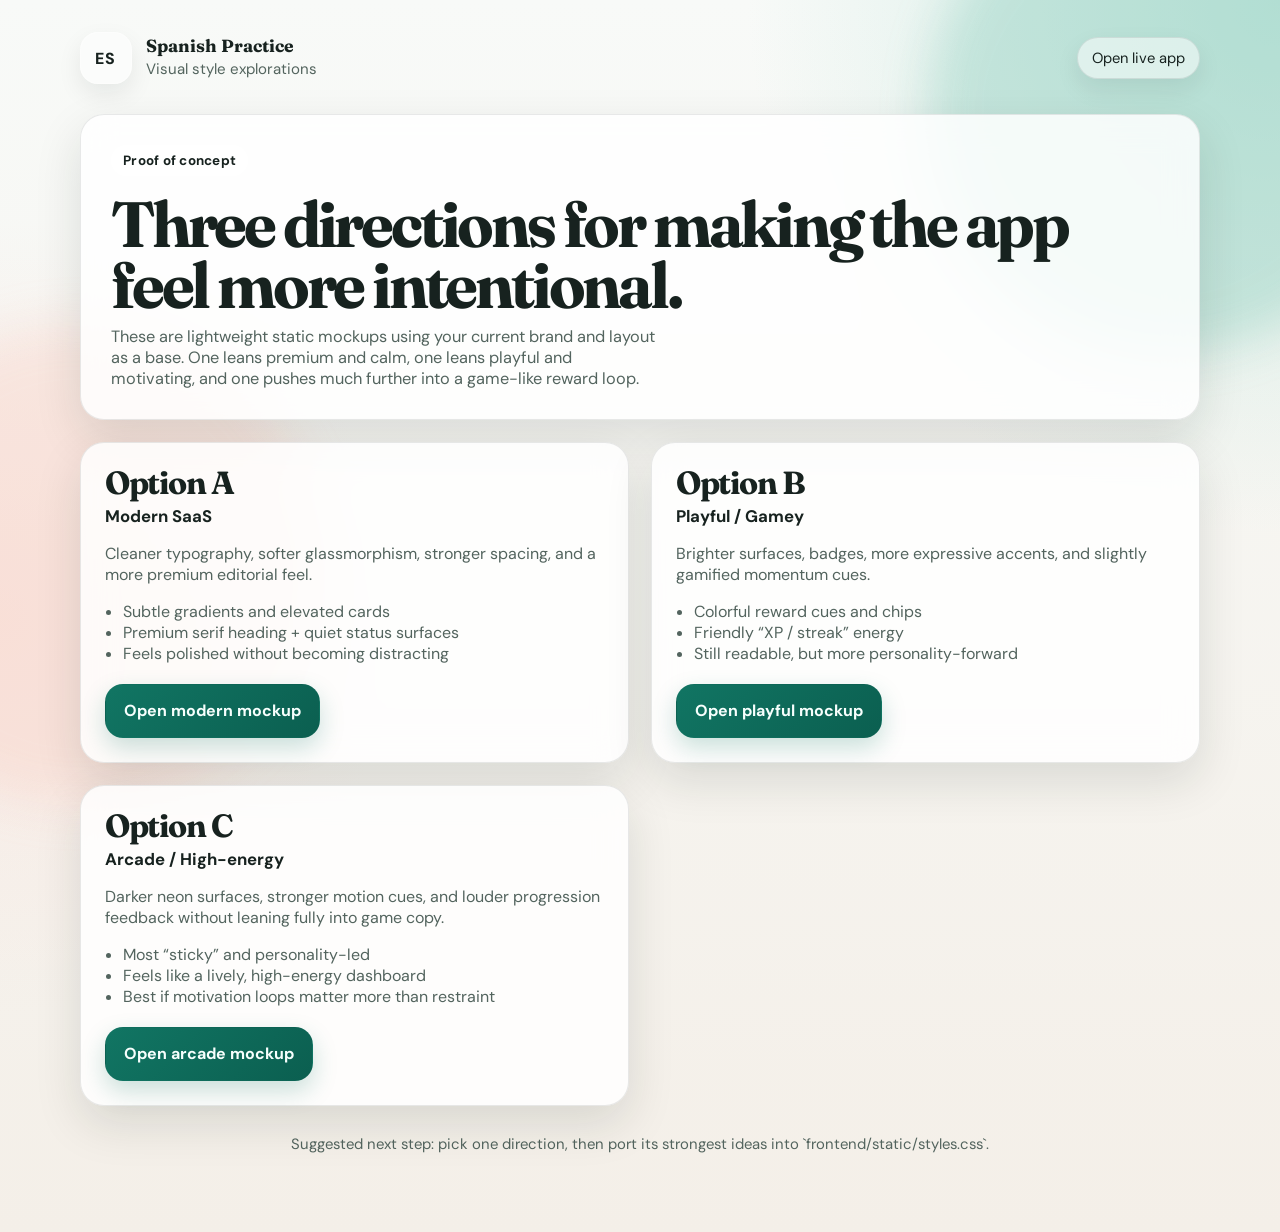
==== frontend/static/mockups/index.html @ 72934c16 "Changed style of front-end" ====
<!DOCTYPE html>
<html lang="en">
  <head>
    <meta charset="utf-8" />
    <meta name="viewport" content="width=device-width, initial-scale=1" />
    <title>Spanish Practice Style Lab</title>
    <link rel="stylesheet" href="../style-lab.css" />
    <link
      rel="stylesheet"
      href="https://fonts.googleapis.com/css2?family=DM+Sans:ital,opsz,wght@0,9..40,400;0,9..40,500;0,9..40,600;0,9..40,700&family=Fraunces:opsz,wght@9..144,500;9..144,600;9..144,700&display=swap"
    />
  </head>
  <body class="lab-page theme-modern">
    <main class="lab-shell">
      <div class="lab-topbar">
        <div class="brand-wrap">
          <div class="brand-mark">ES</div>
          <div>
            <p class="brand-title">Spanish Practice</p>
            <p class="brand-subtitle">Visual style explorations</p>
          </div>
        </div>
        <div class="top-links">
          <a class="pill-link" href="/">Open live app</a>
        </div>
      </div>

      <section class="panel hero-panel">
        <span class="eyebrow">Proof of concept</span>
        <h1 class="hero-title">Three directions for making the app feel more intentional.</h1>
        <p class="hero-copy">
          These are lightweight static mockups using your current brand and layout as a base.
          One leans premium and calm, one leans playful and motivating, and one pushes much
          further into a game-like reward loop.
        </p>
      </section>

      <section class="choice-grid" style="margin-top: 22px">
        <article class="panel choice-card">
          <h2>Option A</h2>
          <h3>Modern SaaS</h3>
          <p class="muted">
            Cleaner typography, softer glassmorphism, stronger spacing, and a more premium
            editorial feel.
          </p>
          <ul>
            <li>Subtle gradients and elevated cards</li>
            <li>Premium serif heading + quiet status surfaces</li>
            <li>Feels polished without becoming distracting</li>
          </ul>
          <div class="btn-row">
            <a class="btn btn-primary" href="./modern.html">Open modern mockup</a>
          </div>
        </article>

        <article class="panel choice-card">
          <h2>Option B</h2>
          <h3>Playful / Gamey</h3>
          <p class="muted">
            Brighter surfaces, badges, more expressive accents, and slightly gamified momentum
            cues.
          </p>
          <ul>
            <li>Colorful reward cues and chips</li>
            <li>Friendly “XP / streak” energy</li>
            <li>Still readable, but more personality-forward</li>
          </ul>
          <div class="btn-row">
            <a class="btn btn-primary" href="./playful.html">Open playful mockup</a>
          </div>
        </article>

        <article class="panel choice-card">
          <h2>Option C</h2>
          <h3>Arcade / High-energy</h3>
          <p class="muted">
            Darker neon surfaces, stronger motion cues, and louder progression feedback without
            leaning fully into game copy.
          </p>
          <ul>
            <li>Most “sticky” and personality-led</li>
            <li>Feels like a lively, high-energy dashboard</li>
            <li>Best if motivation loops matter more than restraint</li>
          </ul>
          <div class="btn-row">
            <a class="btn btn-primary" href="./arcade.html">Open arcade mockup</a>
          </div>
        </article>
      </section>

      <p class="footer-note">
        Suggested next step: pick one direction, then port its strongest ideas into
        `frontend/static/styles.css`.
      </p>
    </main>
  </body>
</html>
---- frontend/static/style-lab.css ----
:root {
  --lab-sans: "DM Sans", system-ui, sans-serif;
  --lab-display: "Fraunces", Georgia, serif;
  --lab-ink: #17221f;
  --lab-ink-soft: #53645e;
  --lab-surface: rgba(255, 255, 255, 0.84);
  --lab-border: rgba(29, 46, 40, 0.1);
  --lab-shadow: 0 18px 48px rgba(18, 31, 28, 0.12);
  --lab-shadow-soft: 0 10px 24px rgba(18, 31, 28, 0.08);
  --lab-radius: 24px;
  --lab-radius-sm: 16px;
}

*,
*::before,
*::after {
  box-sizing: border-box;
}

html {
  color-scheme: light;
}

body {
  margin: 0;
  min-height: 100vh;
  font-family: var(--lab-sans);
  color: var(--lab-ink);
}

a {
  color: inherit;
}

.lab-page {
  position: relative;
  overflow-x: hidden;
}

.lab-page::before,
.lab-page::after {
  content: "";
  position: fixed;
  inset: auto;
  width: 30rem;
  height: 30rem;
  border-radius: 50%;
  filter: blur(24px);
  opacity: 0.55;
  pointer-events: none;
}

.theme-modern {
  background:
    radial-gradient(circle at top right, rgba(181, 225, 214, 0.6), transparent 30%),
    radial-gradient(circle at left center, rgba(252, 222, 216, 0.45), transparent 28%),
    linear-gradient(180deg, #f8faf8 0%, #f4efe8 100%);
}

.theme-modern::before {
  top: -8rem;
  right: -8rem;
  background: rgba(111, 194, 173, 0.55);
}

.theme-modern::after {
  left: -10rem;
  bottom: 6rem;
  background: rgba(250, 191, 175, 0.45);
}

.theme-playful {
  background:
    radial-gradient(circle at 12% 18%, rgba(255, 222, 179, 0.52), transparent 22%),
    radial-gradient(circle at 88% 12%, rgba(162, 230, 217, 0.6), transparent 26%),
    radial-gradient(circle at 86% 78%, rgba(255, 173, 195, 0.35), transparent 20%),
    linear-gradient(180deg, #f7fff8 0%, #f9f0e6 100%);
}

.theme-playful::before {
  top: -6rem;
  right: -6rem;
  background: rgba(102, 216, 186, 0.58);
}

.theme-playful::after {
  left: -7rem;
  bottom: 10rem;
  background: rgba(255, 196, 101, 0.4);
}

.lab-shell {
  position: relative;
  z-index: 1;
  width: min(1120px, calc(100% - 32px));
  margin: 0 auto;
  padding: 32px 0 64px;
}

.lab-topbar {
  display: flex;
  align-items: center;
  justify-content: space-between;
  gap: 16px;
  margin-bottom: 30px;
}

.brand-wrap {
  display: flex;
  align-items: center;
  gap: 14px;
}

.brand-mark {
  width: 52px;
  height: 52px;
  border-radius: 18px;
  display: grid;
  place-items: center;
  font-weight: 800;
  letter-spacing: 0.08em;
  background: rgba(255, 255, 255, 0.46);
  border: 1px solid rgba(255, 255, 255, 0.35);
  box-shadow: var(--lab-shadow-soft);
}

.brand-title {
  margin: 0;
  font: 700 1.1rem/1 var(--lab-display);
}

.brand-subtitle {
  margin: 5px 0 0;
  color: var(--lab-ink-soft);
  font-size: 0.94rem;
}

.top-links {
  display: flex;
  gap: 10px;
  flex-wrap: wrap;
}

.pill-link {
  text-decoration: none;
  padding: 10px 14px;
  border-radius: 999px;
  background: rgba(255, 255, 255, 0.52);
  border: 1px solid var(--lab-border);
  box-shadow: var(--lab-shadow-soft);
  font-size: 0.92rem;
}

.hero-grid,
.preview-grid,
.choice-grid {
  display: grid;
  gap: 22px;
}

.hero-grid {
  grid-template-columns: 1.1fr 0.9fr;
  align-items: start;
}

.choice-grid {
  grid-template-columns: repeat(2, minmax(0, 1fr));
}

.preview-grid {
  grid-template-columns: repeat(3, minmax(0, 1fr));
}

.panel {
  background: var(--lab-surface);
  backdrop-filter: blur(16px);
  border-radius: var(--lab-radius);
  border: 1px solid var(--lab-border);
  box-shadow: var(--lab-shadow);
}

.hero-panel {
  padding: 30px;
}

.eyebrow {
  display: inline-flex;
  align-items: center;
  gap: 8px;
  padding: 7px 12px;
  border-radius: 999px;
  background: rgba(255, 255, 255, 0.68);
  font-size: 0.84rem;
  font-weight: 700;
  letter-spacing: 0.02em;
}

.hero-title {
  margin: 18px 0 10px;
  font: 700 clamp(2.35rem, 5vw, 4.4rem) / 0.95 var(--lab-display);
  letter-spacing: -0.05em;
}

.hero-copy {
  margin: 0;
  max-width: 34rem;
  color: var(--lab-ink-soft);
  font-size: 1.02rem;
}

.stack {
  display: grid;
  gap: 16px;
  margin-top: 22px;
}

.mini-stat-row,
.badge-row {
  display: flex;
  flex-wrap: wrap;
  gap: 10px;
}

.mini-stat,
.badge {
  padding: 10px 14px;
  border-radius: 16px;
  background: rgba(255, 255, 255, 0.74);
  border: 1px solid var(--lab-border);
}

.mini-stat strong,
.badge strong {
  display: block;
  font-size: 0.88rem;
}

.mini-stat span,
.badge span {
  color: var(--lab-ink-soft);
  font-size: 0.84rem;
}

.mock-card {
  padding: 28px;
}

.mock-card h2,
.choice-card h2 {
  margin: 0 0 6px;
  font: 700 2rem/1 var(--lab-display);
  letter-spacing: -0.04em;
}

.muted {
  color: var(--lab-ink-soft);
}

.field {
  display: grid;
  gap: 8px;
  margin-top: 16px;
}

.field span {
  font-size: 0.92rem;
  font-weight: 700;
}

.input {
  height: 56px;
  border-radius: 18px;
  border: 1px solid rgba(34, 53, 47, 0.12);
  background: rgba(255, 255, 255, 0.96);
  box-shadow: inset 0 1px 0 rgba(255, 255, 255, 0.85);
}

.choice-line {
  display: flex;
  align-items: center;
  gap: 10px;
  margin-top: 16px;
  color: var(--lab-ink-soft);
}

.checkbox {
  width: 20px;
  height: 20px;
  border-radius: 6px;
  border: 1.5px solid rgba(34, 53, 47, 0.18);
  background: #fff;
}

.btn-row {
  display: flex;
  gap: 12px;
  flex-wrap: wrap;
  margin-top: 20px;
}

.btn {
  display: inline-flex;
  align-items: center;
  justify-content: center;
  gap: 10px;
  min-height: 54px;
  padding: 0 18px;
  border-radius: 18px;
  text-decoration: none;
  font-weight: 700;
  border: 1px solid transparent;
}

.btn-primary {
  color: #f7fffd;
  background: linear-gradient(135deg, #117563, #0b5f50);
  box-shadow: 0 10px 24px rgba(17, 117, 99, 0.22);
}

.btn-secondary {
  color: var(--lab-ink);
  background: rgba(255, 255, 255, 0.74);
  border-color: var(--lab-border);
}

.sample-card {
  padding: 22px;
}

.sample-card h3,
.choice-card h3 {
  margin: 0 0 8px;
  font-size: 1.05rem;
}

.progress-bar {
  height: 12px;
  border-radius: 999px;
  overflow: hidden;
  background: rgba(19, 37, 32, 0.08);
}

.progress-bar > span {
  display: block;
  height: 100%;
  border-radius: inherit;
}

.theme-modern .progress-bar > span {
  width: 72%;
  background: linear-gradient(90deg, #1b8c76, #57c2aa);
}

.theme-playful .progress-bar > span {
  width: 79%;
  background: linear-gradient(90deg, #12b981, #6ee7b7 58%, #fde68a);
}

.floating-note {
  display: inline-flex;
  align-items: center;
  gap: 8px;
  padding: 10px 14px;
  border-radius: 16px;
  background: rgba(255, 255, 255, 0.78);
  font-size: 0.9rem;
  box-shadow: var(--lab-shadow-soft);
}

.choice-card {
  padding: 24px;
}

.choice-card ul {
  margin: 14px 0 0;
  padding-left: 18px;
  color: var(--lab-ink-soft);
}

.theme-playful .brand-mark,
.theme-playful .eyebrow,
.theme-playful .pill-link,
.theme-playful .mini-stat,
.theme-playful .badge,
.theme-playful .floating-note {
  background: rgba(255, 255, 255, 0.82);
}

.theme-playful .mock-card {
  position: relative;
  overflow: hidden;
}

.theme-playful .mock-card::after {
  content: "XP";
  position: absolute;
  top: 22px;
  right: 22px;
  width: 52px;
  height: 52px;
  display: grid;
  place-items: center;
  border-radius: 16px;
  background: linear-gradient(135deg, #ffe8a3, #ffb86b);
  font-weight: 800;
  color: #6b3a06;
  transform: rotate(8deg);
  box-shadow: 0 10px 24px rgba(255, 184, 107, 0.32);
}

.theme-playful .btn-primary {
  background: linear-gradient(135deg, #11a36f, #0a8f66 56%, #0f6f89);
}

.theme-playful .checkbox {
  background: linear-gradient(135deg, #8df0c7, #ffd166);
  border-color: rgba(17, 117, 99, 0.12);
}

.theme-arcade {
  background:
    radial-gradient(circle at 14% 12%, rgba(255, 232, 110, 0.35), transparent 16%),
    radial-gradient(circle at 84% 14%, rgba(97, 221, 196, 0.4), transparent 18%),
    radial-gradient(circle at 86% 74%, rgba(255, 125, 177, 0.28), transparent 20%),
    linear-gradient(180deg, #0b1320 0%, #102033 44%, #1a1738 100%);
  color: #eefbf6;
}

.theme-arcade::before {
  top: -8rem;
  right: -7rem;
  background: rgba(17, 163, 111, 0.36);
}

.theme-arcade::after {
  left: -9rem;
  bottom: 8rem;
  background: rgba(255, 196, 67, 0.24);
}

.theme-arcade .brand-title,
.theme-arcade .hero-copy,
.theme-arcade .brand-subtitle,
.theme-arcade .muted,
.theme-arcade .choice-line,
.theme-arcade .footer-note,
.theme-arcade .mini-stat span,
.theme-arcade .badge span {
  color: rgba(236, 251, 247, 0.78);
}

.theme-arcade .panel,
.theme-arcade .brand-mark,
.theme-arcade .pill-link,
.theme-arcade .eyebrow,
.theme-arcade .mini-stat,
.theme-arcade .badge,
.theme-arcade .floating-note {
  background: rgba(16, 26, 42, 0.78);
  border-color: rgba(135, 245, 214, 0.15);
  color: #f5fffb;
}

.theme-arcade .mock-card,
.theme-arcade .sample-card,
.theme-arcade .choice-card {
  box-shadow:
    0 20px 48px rgba(3, 8, 18, 0.42),
    inset 0 1px 0 rgba(255, 255, 255, 0.04);
}

.theme-arcade .input {
  background: rgba(241, 250, 247, 0.08);
  border-color: rgba(141, 240, 199, 0.18);
  box-shadow: inset 0 1px 0 rgba(255, 255, 255, 0.04);
}

.theme-arcade .btn-primary {
  color: #07221a;
  background: linear-gradient(135deg, #7cf7bf, #f9df7b 55%, #ffae66);
  box-shadow: 0 14px 28px rgba(9, 211, 144, 0.26);
}

.theme-arcade .btn-secondary {
  color: #effbf7;
  background: rgba(255, 255, 255, 0.08);
  border-color: rgba(141, 240, 199, 0.18);
}

.theme-arcade .checkbox {
  background: linear-gradient(135deg, #86f6bf, #ffe27b);
  border-color: rgba(255, 255, 255, 0.06);
}

.theme-arcade .progress-bar {
  background: rgba(255, 255, 255, 0.1);
}

.theme-arcade .progress-bar > span {
  width: 88%;
  background: linear-gradient(90deg, #86f6bf, #48d9ff 46%, #ffd86e);
}

.sparkle-row {
  display: flex;
  flex-wrap: wrap;
  gap: 10px;
  margin-top: 18px;
}

.sparkle {
  padding: 9px 13px;
  border-radius: 999px;
  border: 1px solid rgba(255, 255, 255, 0.08);
  font-size: 0.86rem;
  font-weight: 700;
}

.theme-arcade .sparkle {
  background: linear-gradient(135deg, rgba(134, 246, 191, 0.16), rgba(255, 216, 110, 0.16));
  color: #f8fff5;
}

.arcade-hero-grid {
  display: grid;
  grid-template-columns: 1.2fr 0.8fr;
  gap: 22px;
  align-items: start;
}

.arcade-side-stack {
  display: grid;
  gap: 18px;
}

.stat-tile-grid {
  display: grid;
  gap: 12px;
  grid-template-columns: repeat(2, minmax(0, 1fr));
}

.stat-tile {
  padding: 16px;
  border-radius: 20px;
  background: rgba(9, 18, 31, 0.84);
  border: 1px solid rgba(135, 245, 214, 0.14);
}

.stat-tile strong {
  display: block;
  font-size: 1.45rem;
  line-height: 1;
}

.stat-tile span {
  display: block;
  margin-top: 6px;
  color: rgba(236, 251, 247, 0.74);
  font-size: 0.88rem;
}

.boss-card {
  position: relative;
  overflow: hidden;
}

.boss-card::before {
  content: "";
  position: absolute;
  inset: -30% 38% auto auto;
  width: 180px;
  height: 180px;
  border-radius: 50%;
  background: radial-gradient(circle, rgba(124, 247, 191, 0.22), transparent 70%);
}

.boss-card::after {
  content: "BOSS";
  position: absolute;
  top: 24px;
  right: 24px;
  padding: 10px 14px;
  border-radius: 999px;
  background: linear-gradient(135deg, #ffce73, #ff7d8f);
  color: #4b1025;
  font-weight: 900;
  letter-spacing: 0.08em;
  transform: rotate(8deg);
}

.quest-list {
  display: grid;
  gap: 12px;
  margin-top: 18px;
}

.quest {
  display: flex;
  align-items: center;
  justify-content: space-between;
  gap: 12px;
  padding: 14px 16px;
  border-radius: 18px;
  background: rgba(255, 255, 255, 0.05);
  border: 1px solid rgba(255, 255, 255, 0.06);
}

.quest strong {
  display: block;
  margin-bottom: 4px;
}

.quest span {
  color: rgba(236, 251, 247, 0.72);
  font-size: 0.88rem;
}

.quest-pill {
  flex: none;
  padding: 8px 10px;
  border-radius: 999px;
  background: linear-gradient(135deg, rgba(124, 247, 191, 0.2), rgba(72, 217, 255, 0.2));
  font-size: 0.84rem;
  font-weight: 800;
}

.footer-note {
  margin-top: 28px;
  text-align: center;
  color: var(--lab-ink-soft);
  font-size: 0.93rem;
}

@media (max-width: 920px) {
  .hero-grid,
  .choice-grid,
  .preview-grid {
    grid-template-columns: 1fr;
  }

  .arcade-hero-grid,
  .stat-tile-grid {
    grid-template-columns: 1fr;
  }

  .lab-topbar {
    align-items: flex-start;
    flex-direction: column;
  }
}
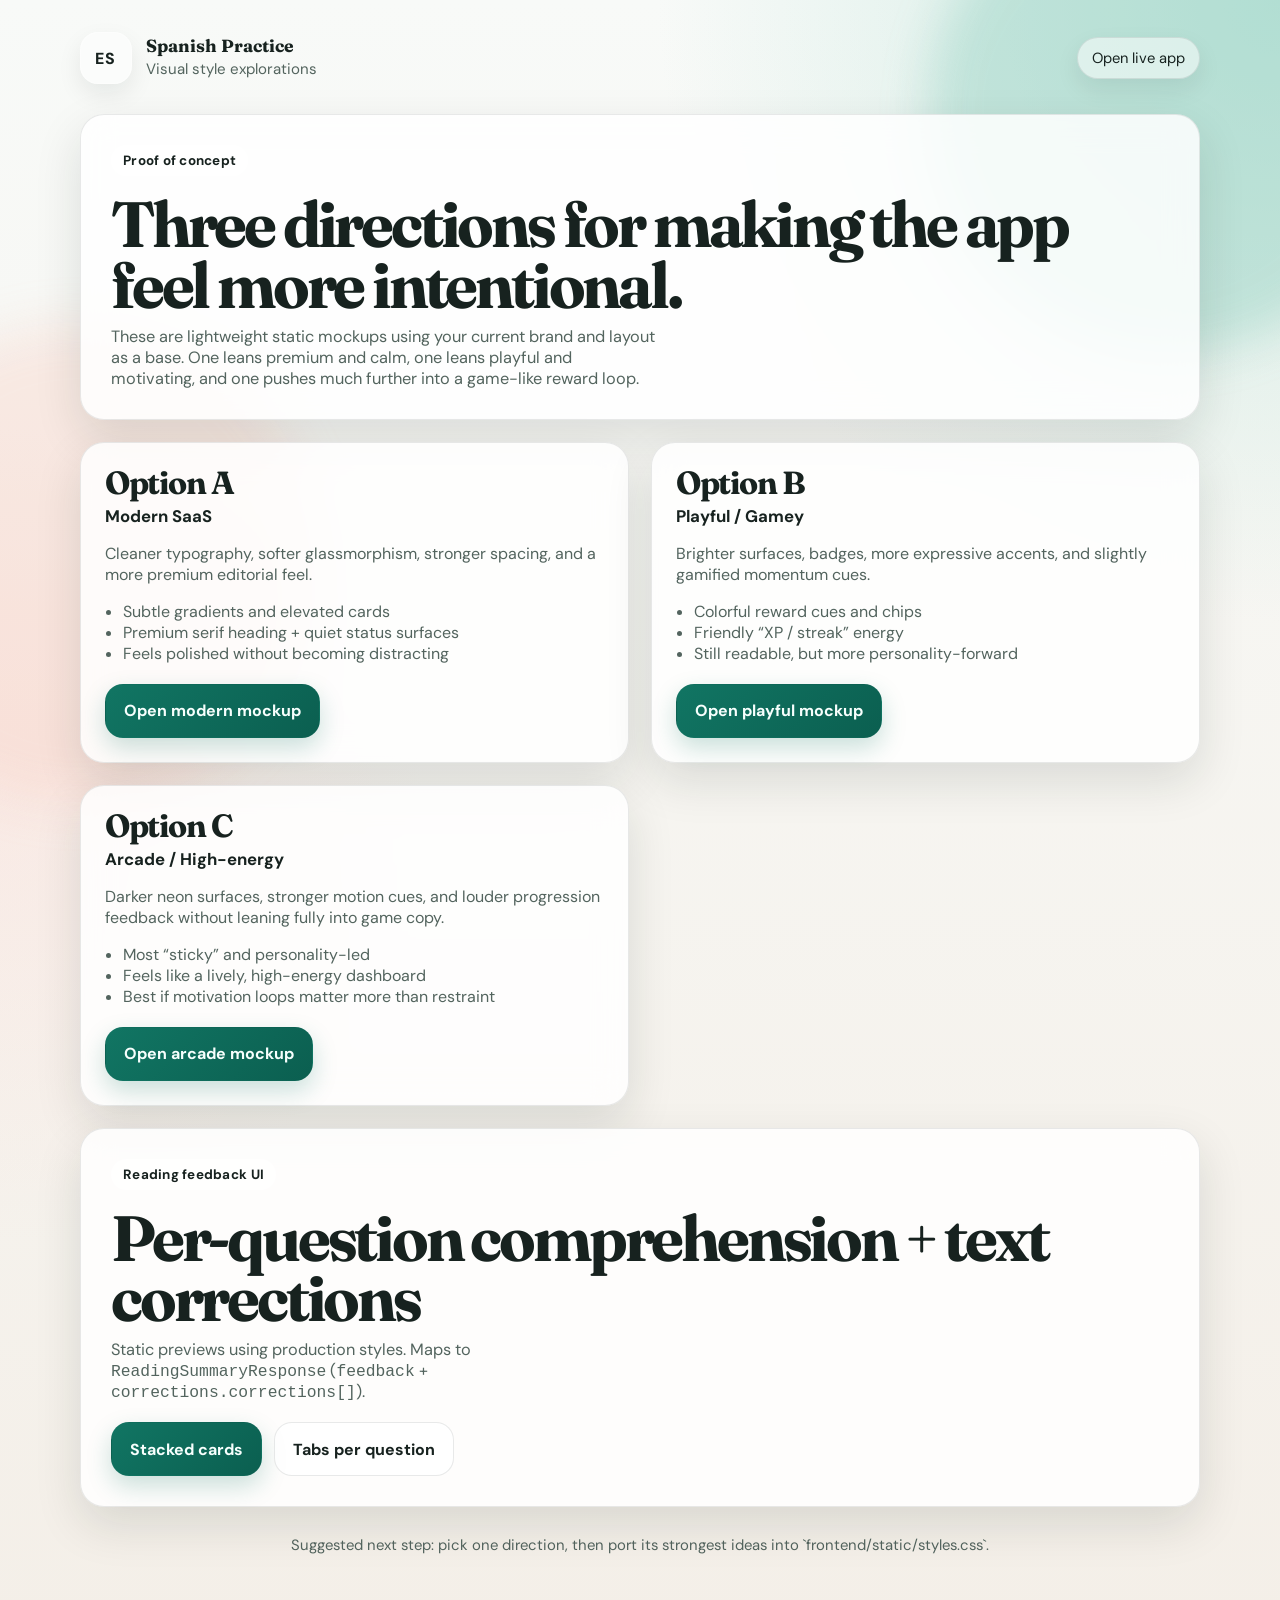
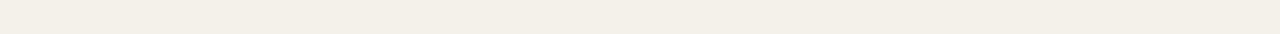
==== commit 3d9e29b5: "Bug Fix: Fixed circular imports" ====
--- a/frontend/static/mockups/index.html
+++ b/frontend/static/mockups/index.html
@@ -4,6 +4,7 @@
     <meta charset="utf-8" />
     <meta name="viewport" content="width=device-width, initial-scale=1" />
     <title>Spanish Practice Style Lab</title>
+    <link rel="icon" type="image/png" href="/static/favicon.png" />
     <link rel="stylesheet" href="../style-lab.css" />
     <link
       rel="stylesheet"
@@ -88,6 +89,19 @@
         </article>
       </section>
 
+      <section class="panel hero-panel" style="margin-top: 22px">
+        <span class="eyebrow">Reading feedback UI</span>
+        <h2 class="hero-title">Per-question comprehension + text corrections</h2>
+        <p class="hero-copy">
+          Static previews using production styles. Maps to
+          <code>ReadingSummaryResponse</code> (<code>feedback</code> + <code>corrections.corrections[]</code>).
+        </p>
+        <div class="btn-row">
+          <a class="btn btn-primary" href="./reading-results-cards.html">Stacked cards</a>
+          <a class="btn btn-secondary" href="./reading-results-tabs.html">Tabs per question</a>
+        </div>
+      </section>
+
       <p class="footer-note">
         Suggested next step: pick one direction, then port its strongest ideas into
         `frontend/static/styles.css`.
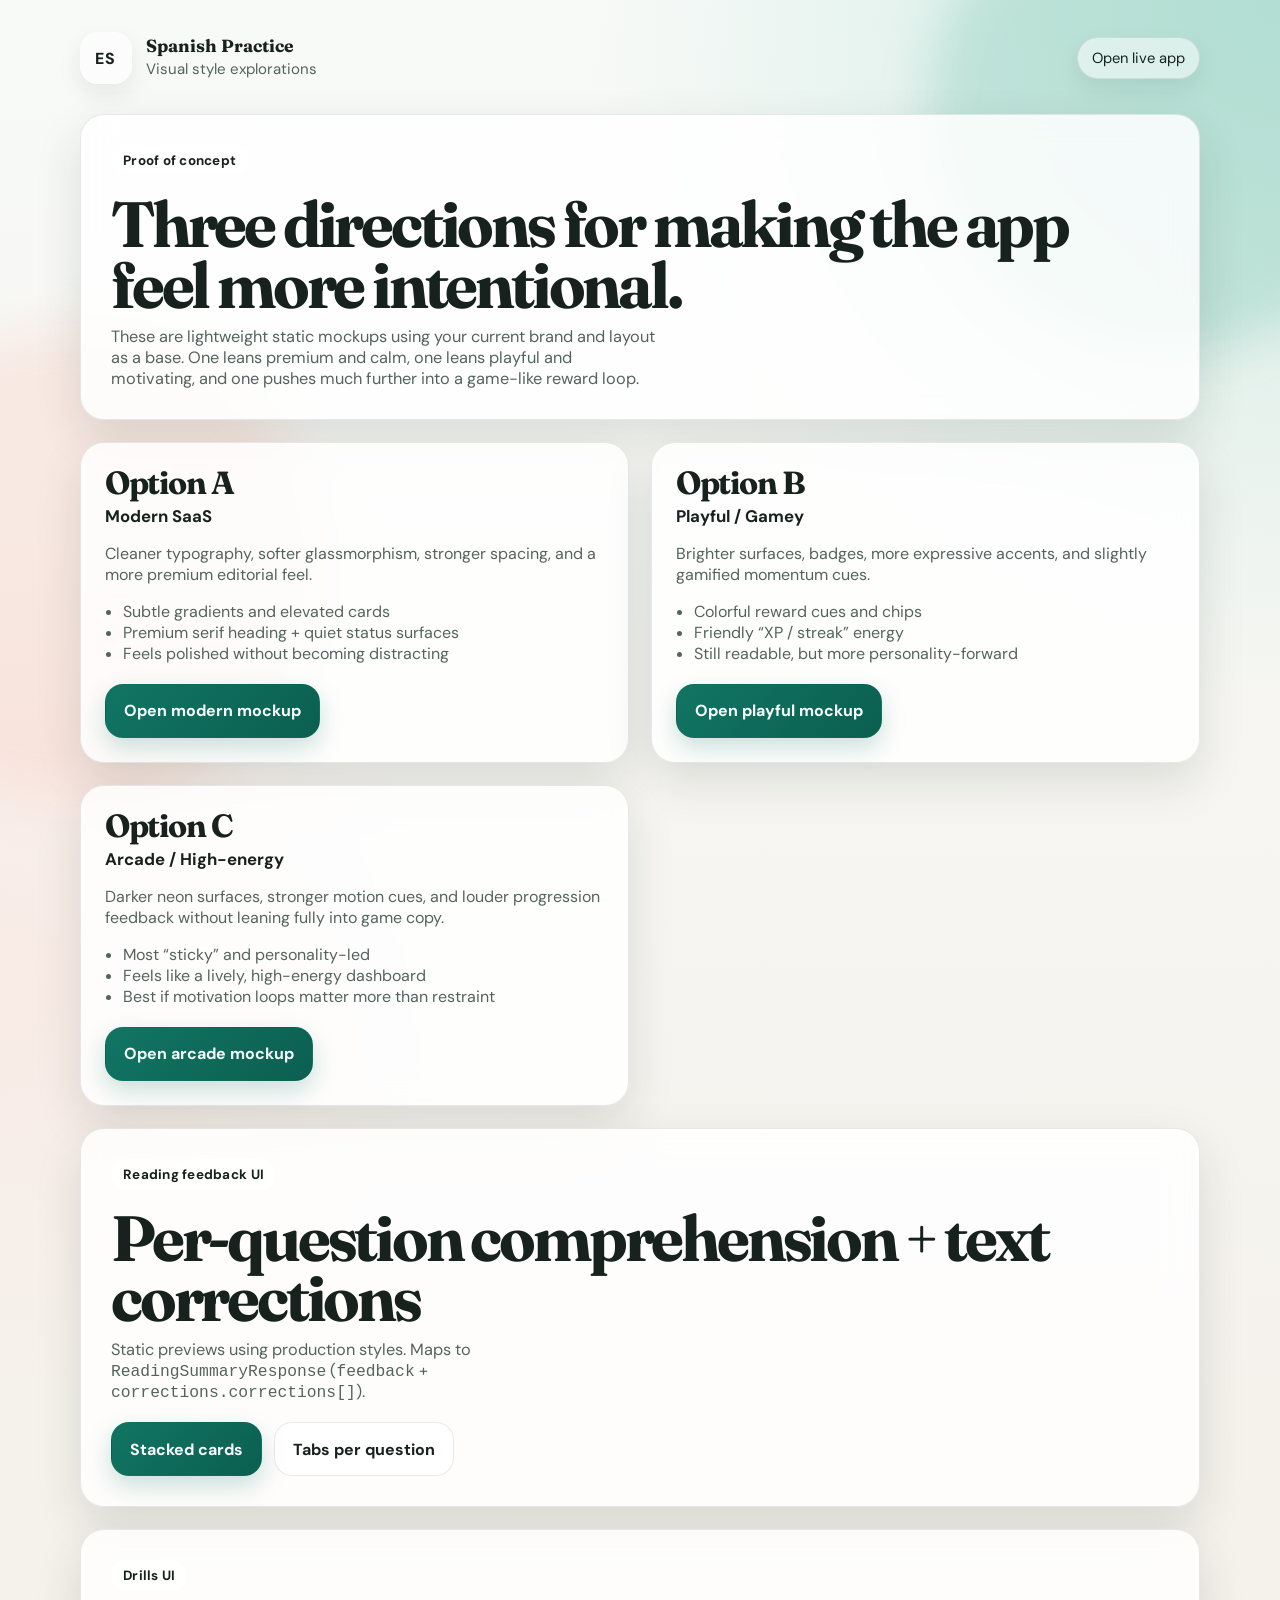
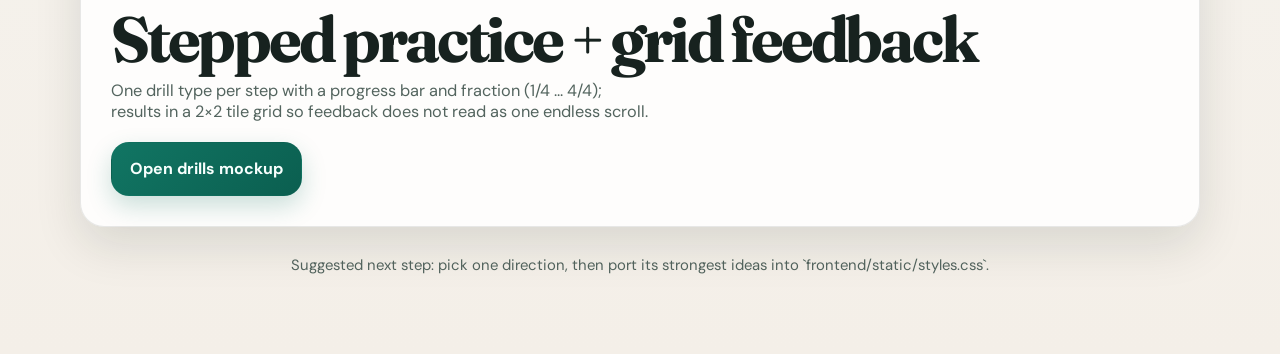
==== commit e514ce53: "UI: [Drills] Segmented drill types for user experience." ====
--- a/frontend/static/mockups/index.html
+++ b/frontend/static/mockups/index.html
@@ -102,6 +102,18 @@
         </div>
       </section>
 
+      <section class="panel hero-panel" style="margin-top: 22px">
+        <span class="eyebrow">Drills UI</span>
+        <h2 class="hero-title">Stepped practice + grid feedback</h2>
+        <p class="hero-copy">
+          One drill type per step with a progress bar and fraction (1/4 … 4/4); results in a 2×2 tile
+          grid so feedback does not read as one endless scroll.
+        </p>
+        <div class="btn-row">
+          <a class="btn btn-primary" href="./drills-wizard-feedback-grid.html">Open drills mockup</a>
+        </div>
+      </section>
+
       <p class="footer-note">
         Suggested next step: pick one direction, then port its strongest ideas into
         `frontend/static/styles.css`.
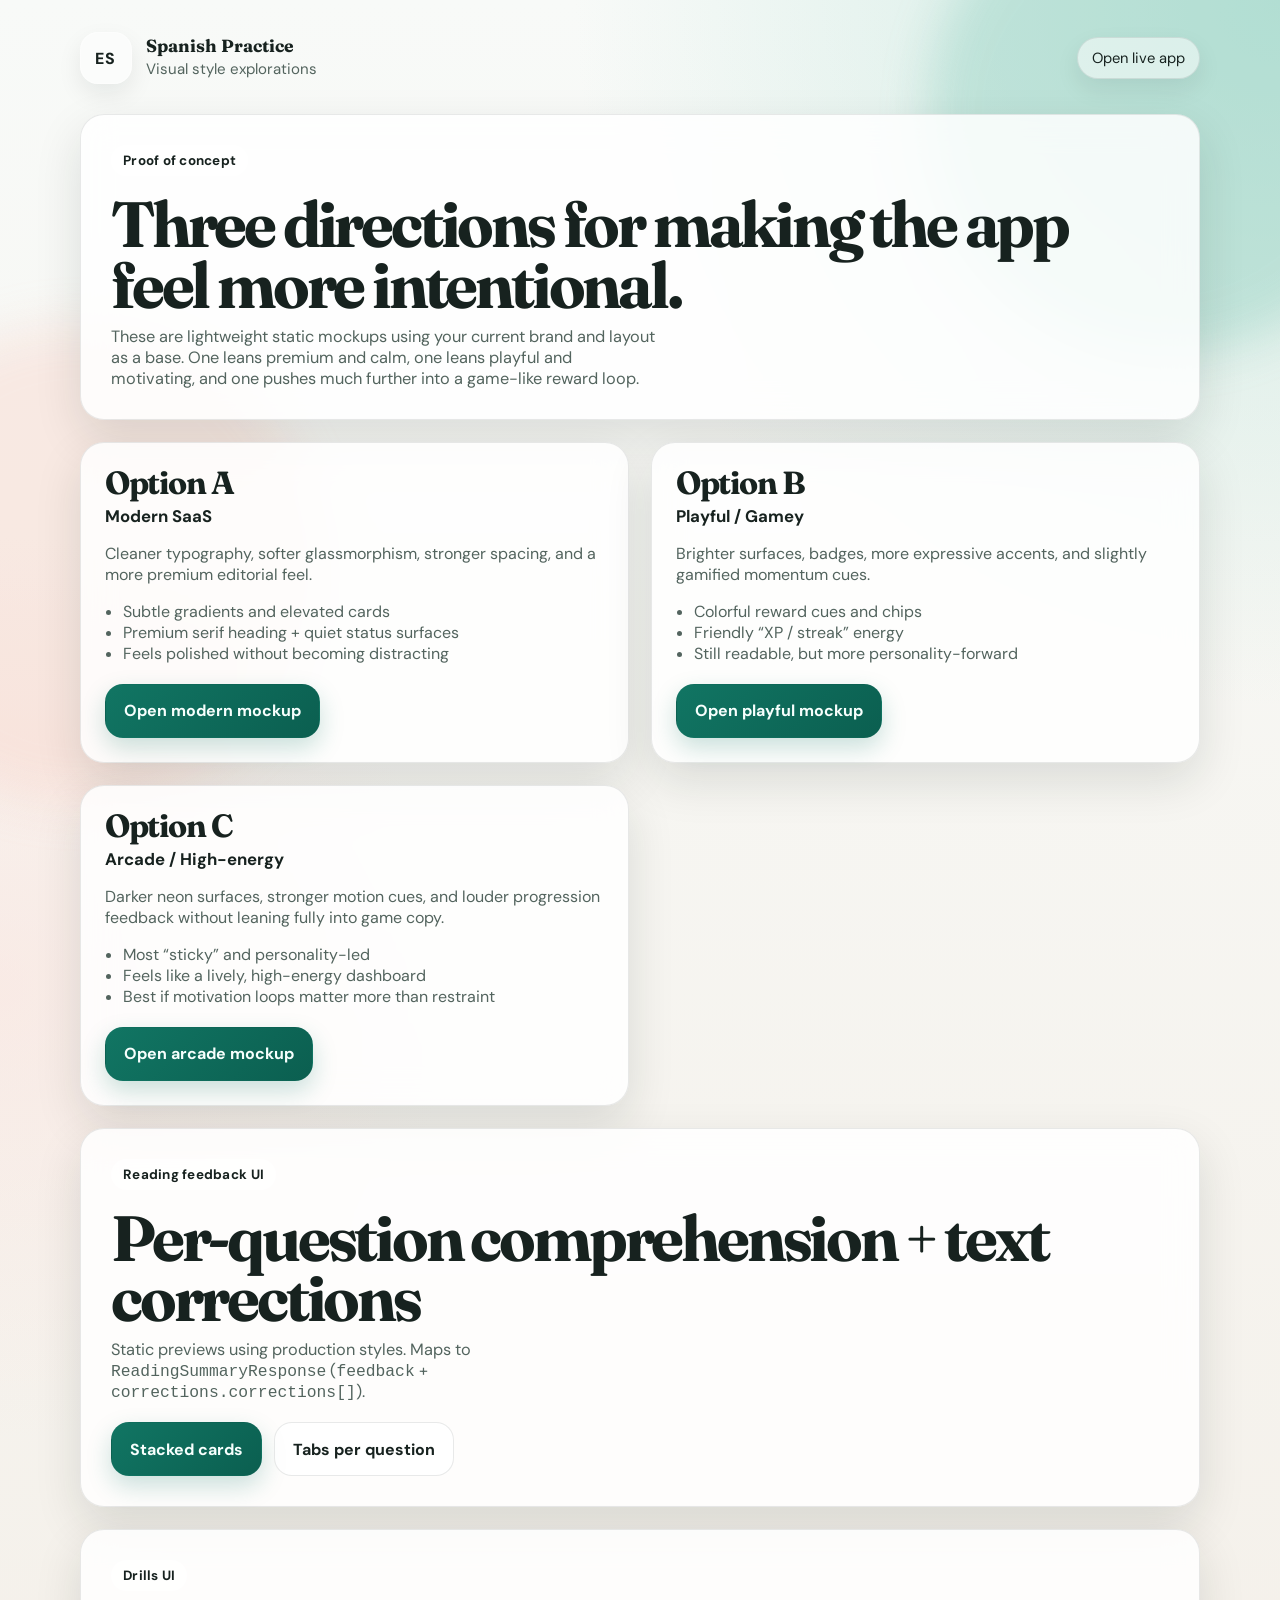
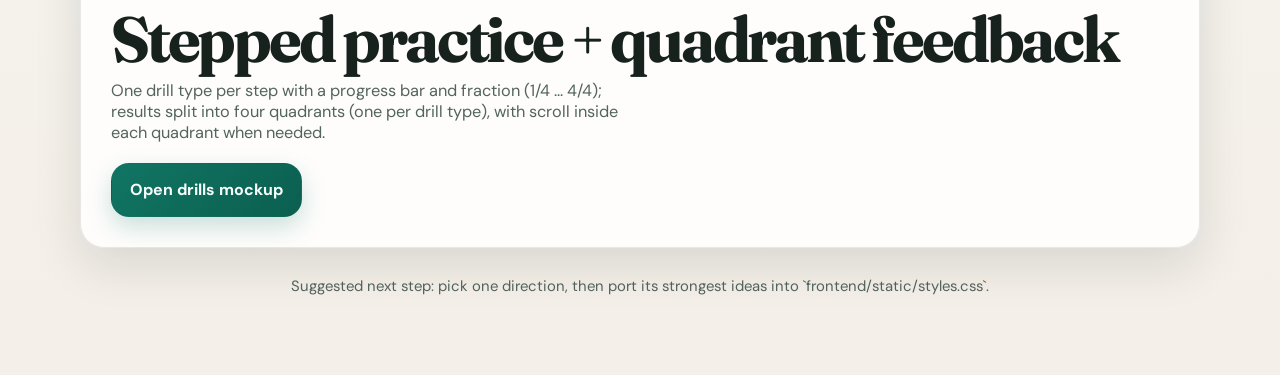
==== commit 83948459: "UI: [Drills] Updated feedback layout to 2×2 quadrants for improved user experience and adjusted styl" ====
--- a/frontend/static/mockups/index.html
+++ b/frontend/static/mockups/index.html
@@ -104,10 +104,10 @@
 
       <section class="panel hero-panel" style="margin-top: 22px">
         <span class="eyebrow">Drills UI</span>
-        <h2 class="hero-title">Stepped practice + grid feedback</h2>
+        <h2 class="hero-title">Stepped practice + quadrant feedback</h2>
         <p class="hero-copy">
-          One drill type per step with a progress bar and fraction (1/4 … 4/4); results in a 2×2 tile
-          grid so feedback does not read as one endless scroll.
+          One drill type per step with a progress bar and fraction (1/4 … 4/4); results split into four
+          quadrants (one per drill type), with scroll inside each quadrant when needed.
         </p>
         <div class="btn-row">
           <a class="btn btn-primary" href="./drills-wizard-feedback-grid.html">Open drills mockup</a>
